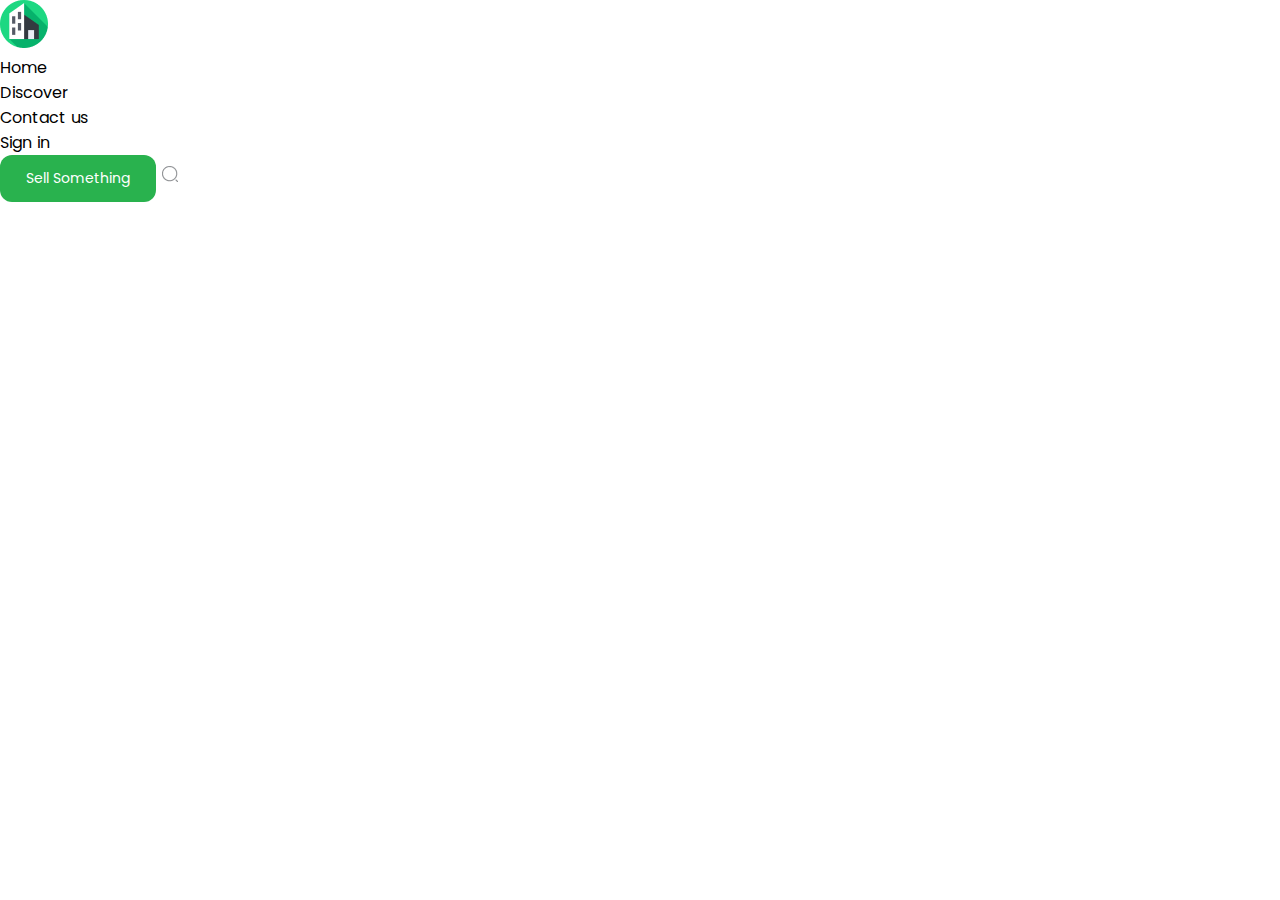
==== about.html @ b041bfc6 "add about html's header" ====
<!DOCTYPE html>
<html>
<head>
	<meta charset="utf-8">
	<meta name="viewport" content="width=device-width, initial-scale=1">
	<title>Interier</title>
	<link rel="stylesheet" type="text/css" href="assets/css/style.css">
</head>


<body>

	<div class="about-container">
		<div class="about-north">
			<header class="about-head">
				<div class="about-carlson">
					<a href="index.html">
						<img src="assets/images/apartment (1) 1.png" alt="hs logo">
					</a>
					<nav class="about-topnav">
						<ul class="about-navbar-ul">
							<li>Home</li>
							<li>Discover</li>
							<li>Contact us</li>
							<li>Sign in</li>
						</ul>
					</nav>
					<button type="submit">Sell Something</button>
					<img class="about-lupa" src="assets/images/search-normal.png">	
				</div>
			</header>
		</div>
	</div>

</body>


</html>
---- assets/css/style.css ----
@import "fonts.css";

*{
    margin: 0;
    padding: 0;
    box-sizing: border-box;
    font-family: "poppins";
}

a {
    text-decoration: none;
}
ul {
    list-style: none;
}
img {
    max-width: 100%;
}

.container {
    display: flex;
    flex-wrap: wrap;
    margin: auto;
    max-width: 1920px;
    width: 100%;
    border: 1px solid #00C9FF ;
    background-color: #C2C2C24D;
}
.north {
    max-width: 1642px;
    width: 100%;
    margin: auto;
    margin-top: 54px;
    margin-bottom: 55px;
}
.carlson {
    display: flex;
    justify-content: space-between;
    align-items: center;
}
.navbar-ul {
    display: flex;
    gap: 48px;
    color: #000000E5;
    align-items: center;
    font-size: 14px;
    letter-spacing: 0px;
    line-height: 21px;
    font-weight: regular;
}
button {
    background-color: #29B24E;;
    color: #FFFFFF;
    font-size: 14px;
    letter-spacing: 0px;
    line-height: 21px;
    padding-top:13px;
    padding-bottom: 13px;
    padding-left: 26px;
    padding-right: 26px;
    border-radius: 12px;
    border: none;
}
.lupa {
    display: none;
}


.sector {
    display: flex;
    flex-wrap: wrap-reverse;
    max-width: 1642px;
    width: 100%;
    margin: auto;
    gap: 20px;
}
.western {
    max-width: 395px;
    width: 100%;
    background-color: #F8F8F8;
    border: none;
    border-radius: 24px;
    padding: 32px 32px;
}
.place {
    margin-bottom: 16px;
    font-weight: medium;
}
.proper {
    margin-bottom: 13px;
    font-weight: medium;
}
select {
    max-width: 331px;
    height: 48px;
    border: 1px solid #00C9FF;
    border-radius: 10px;
    margin-bottom: 32px;
    padding-left: 18px;
}
.form-row, .radio{
    display: flex;
    flex-direction: column;
    gap: 10px;
}
.prrange {
    margin-top: 39px;
    margin-bottom: 13px;
    font-weight: medium;
}
.eastern {
    max-width: 1227px;
    width: 100%;
    margin: auto;
    position: relative;
    margin-top: 0px;
    margin-bottom: 0px;
}
.citizen {
    height: 100%;
}
.mincitizen {
    height: 100%;
    display: none;
}
.eastern h1 {
    position: absolute;
    top: 10%;
    left: 50%;
    right: -11%;
    transform: translate(-50%, -50%);
    font-size: 48px;
    letter-spacing: 0px;
    line-height: 72px;
    font-weight: semibold;
}
.eastern h4 {
    position: absolute;
    top: 17%;
    left: 35%;
    font-size: 16px;
    letter-spacing: 0px;
    line-height: 24px;
    font-weight: regular;
}
.searcher {
    position: absolute;
    top: 25%;
    left: 36%;
    width: 324px;
}
.form-search input {
    width: 100%;
    height: 48px;
    border: 1px solid #00C9FF;
    border-radius: 10px;
    padding-left: 24px;
}

.sectorium {
    max-width: 1642px;
    width: 100%;
    margin: auto;
}
.trendiol {
    margin-top: 32px;
    margin-bottom: 20px;
}
.stend {
    background-color: #F8F8F8;
    border-radius: 24px;
    position: relative;
    max-width: 395px;
}
.parent {
    display: grid;
    grid-template-columns: 1fr 1fr 1fr 1fr;
    grid-auto-rows: minmax(303px, auto);
    grid-template-rows: 424px 424px;
    gap: 20px;
}
.tester {
    padding-right: 13px;
    display: flex;
    justify-content: flex-end;
    align-items: center;
    padding-right: 13px;
}

.tora {
    margin: auto;
    padding: 16px 16px;
}
.ctnamanga {
    margin-left: 20px;
}
.ctKajiado {
    margin-left: 20px;
    margin-top: 8px;
}
.price {
    margin-top: 15px;
    margin-bottom: 13px;
    margin-right: 10px;
    font-size: 24px;
    letter-spacing: 0px;
    line-height: 36px;
    color: #29B24E;
}
.lacon {
    max-width: 375px;
    padding-left: 20px;
    margin-top: 24px;
    margin-bottom: 24px;
}
.runner {
    display: flex;
    align-items: center;
    justify-content: flex-end;
    margin-right: 15px;
    margin-top: -235px;
}
.iframe {
    background-color: #FFFFFF;
    border-radius: 50%;
    padding: 11px 11px;
}
.describe {
    display: flex;
    gap: 63px;
    color: #000000;
    justify-content: space-between;
    align-items: center;
    font-size: 14px;
    letter-spacing: 0px;
    line-height: 21px;
}
.vip {
    background-color: #29B24E;
    border-radius: 15px;
    position: absolute;
    color: #FFFFFF;
    padding: 6px 11px;
    top: 28px;
    left: 28px;
}

.foot {
    max-width: 1920px;
    width: 100%;
    margin: auto;
    background-color: #29B24E;
    border-radius: 25px;
    margin-top: 120px;
}
.foot-top {
    max-width: 1642px;
    width: 100%;
    margin: auto;
}
.south {
    display: flex;
    justify-content: space-between;
    align-items: center;
    max-width: 1642px;
    width: 100%;
    margin-top: 32px;
    margin-bottom: 32px;
}
.navbar-end {
    display: flex;
    gap: 48px;
    color: #FFFFFF;
    align-items: center;
    font-size: 14px;
    letter-spacing: 0px;
    line-height: 21px;
}
.line {
    align-items: center;
    max-width: 1642px;
    width: 100%;
    color: #D0D0D0;
}
.foot-end {
    display: flex;
    justify-content: center;
    align-items: center;
    max-width: 1642px;
    width: 100%;
    margin-top: 32px;
    margin-bottom: 40px;
}
.mail {
    color: #FFFFFF;
}

.suburb {
    max-width: 1920px;
    margin: auto;
    width: 100%;
    background-color: #42f2f5;
    margin-top: 72px;
    display: none;
}
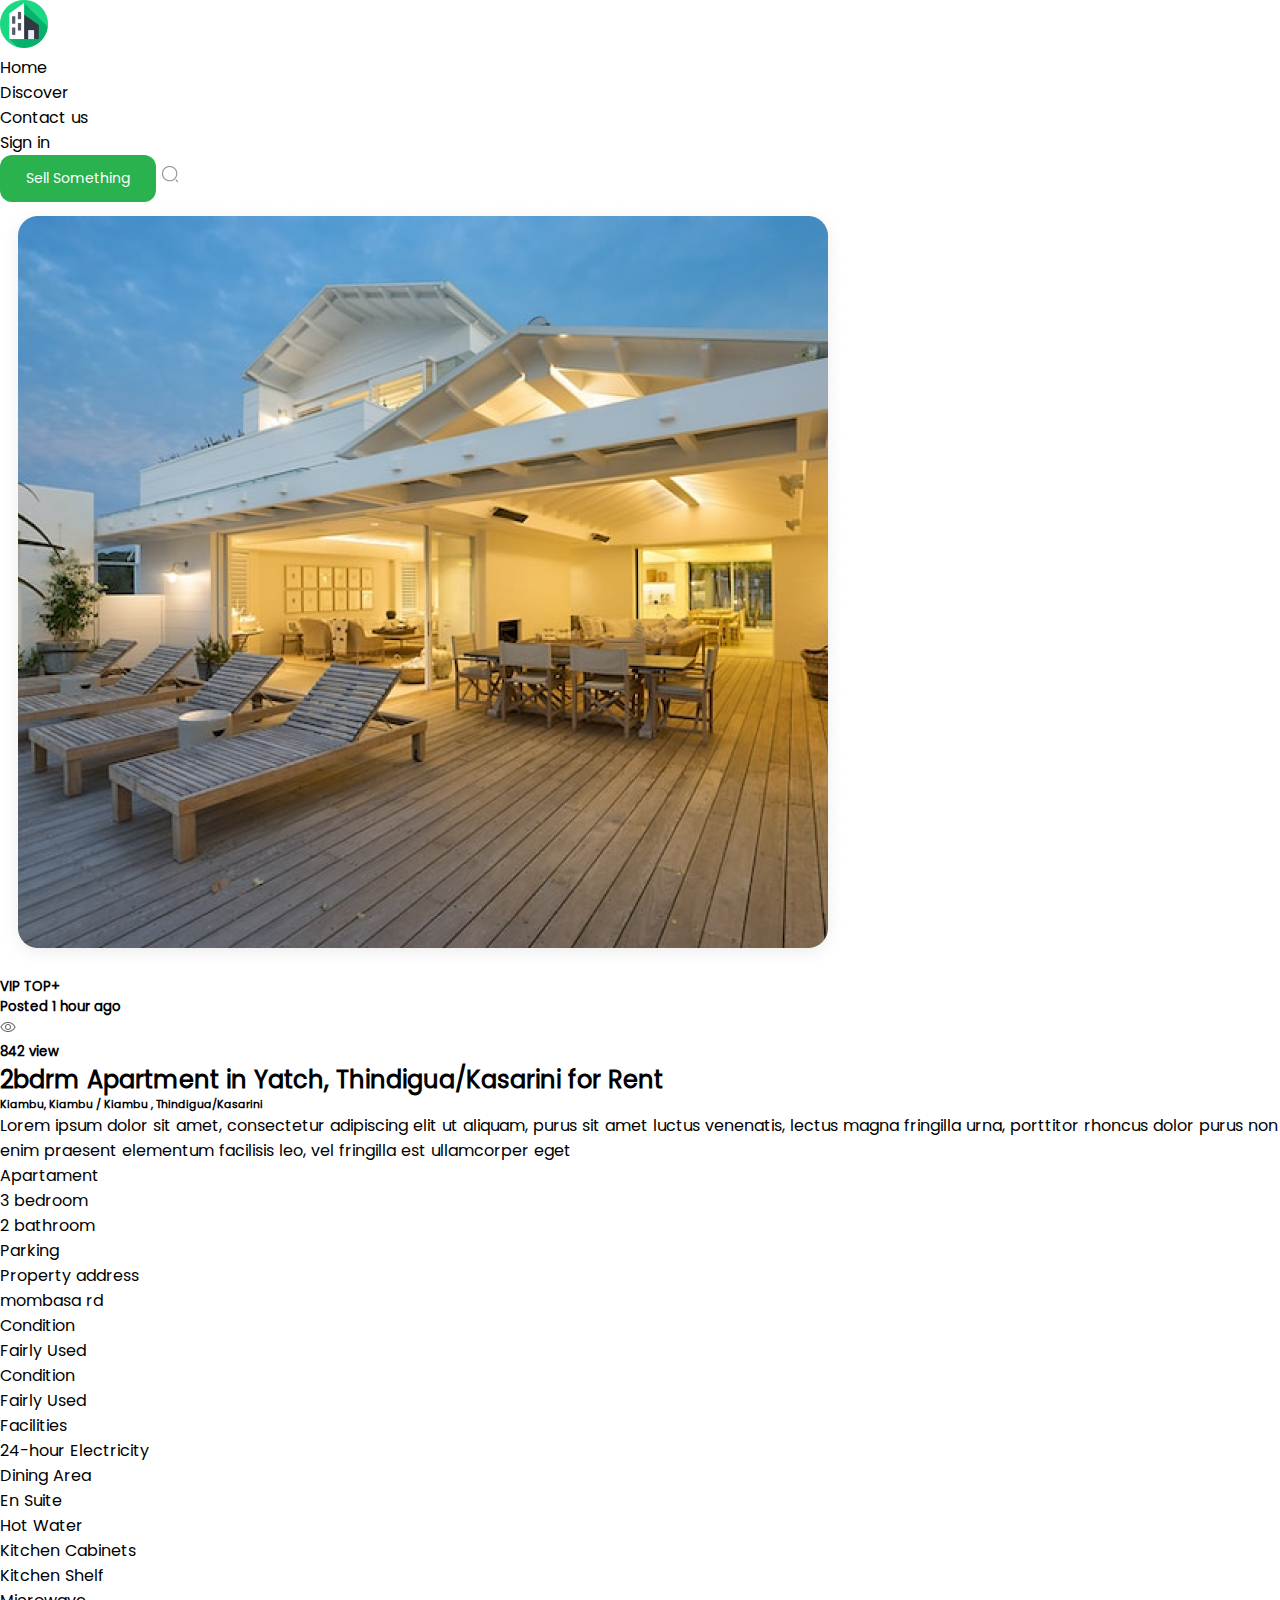
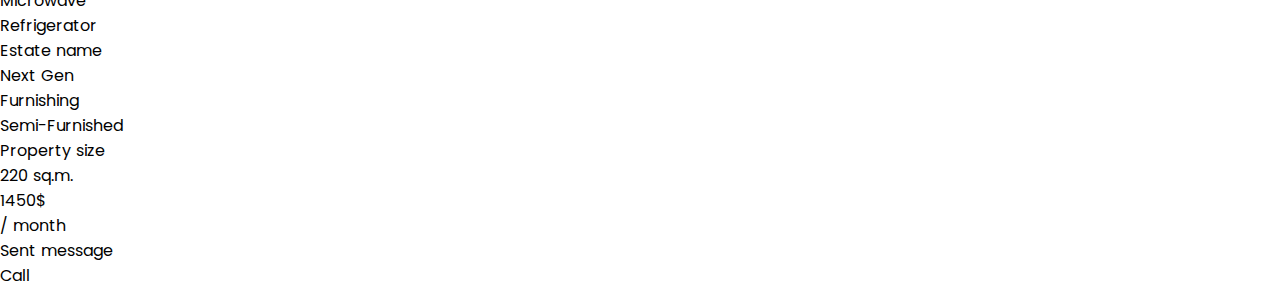
==== commit 7d7d4c11: "add about html's section" ====
--- a/about.html
+++ b/about.html
@@ -30,6 +30,89 @@
 				</div>
 			</header>
 		</div>
+
+		<section class="about-sector">
+			<div class="about-western">
+				<img src="assets/images/Rectangle 43111.png" alt="apartment">
+			</div>
+
+			<div class="about-eastern">
+				<div class="westeros">
+
+					<div class="stark">
+						<h5 class="vpn">VIP TOP+</h5>
+						<h5>Posted 1 hour ago</h5>
+						<div class="watcher">
+							<img src="assets/images/Frame35.png">
+							<h5>842 view</h5>
+						</div>
+					</div>
+
+					<div class="targars">
+						<h2>2bdrm Apartment in Yatch, Thindigua/Kasarini for Rent</h2>
+						<h6>Kiambu, Kiambu / Kiambu , Thindigua/Kasarini</h6>
+						<p>
+							Lorem ipsum dolor sit amet, consectetur adipiscing elit ut aliquam, purus sit amet luctus venenatis, lectus magna fringilla urna, porttitor rhoncus dolor purus non enim praesent elementum facilisis leo, vel fringilla est ullamcorper eget
+						</p>
+					</div>
+
+					<div class="barat">
+						<ul class="br-ul">
+							<li>Apartament</li>
+							<li>3 bedroom</li>
+							<li>2 bathroom</li>
+							<li>Parking</li>
+						</ul>
+					</div>
+
+					<div class="lanict">
+						<ul>
+							<li>Property address</li>
+							<li>mombasa rd</li>
+							<li>Condition</li>
+							<li>Fairly Used</li>
+							<li>Condition</li>
+							<li>Fairly Used</li>
+						</ul>
+						<ul>
+							<li>Facilities</li>
+							<li>24-hour Electricity</li>
+							<li>Dining Area</li>
+							<li>En Suite</li>
+							<li>Hot Water</li>
+							<li>Kitchen Cabinets</li>
+							<li>Kitchen Shelf</li>
+							<li>Microwave</li>
+							<li>Refrigerator</li>
+						</ul>
+						<ul>
+							<li>Estate name</li>
+							<li>Next Gen</li>
+							<li>Furnishing</li>
+							<li>Semi-Furnished</li>
+							<li>Property size</li>
+							<li>220 sq.m.</li>
+						</ul>
+					</div>
+
+					<div class="memphs">
+						<div class="money-cash">
+							<p class="expansive">1450$</p>
+							<p>/ month</p>
+						</div>
+						<div>
+							<p class="cartage">Sent message</p>
+						</div>
+						<div>
+							<p class="caller">Call</p>
+						</div>
+					</div>
+
+				</div>	
+			</div>
+			
+		</section>
+
 	</div>
 
 </body>
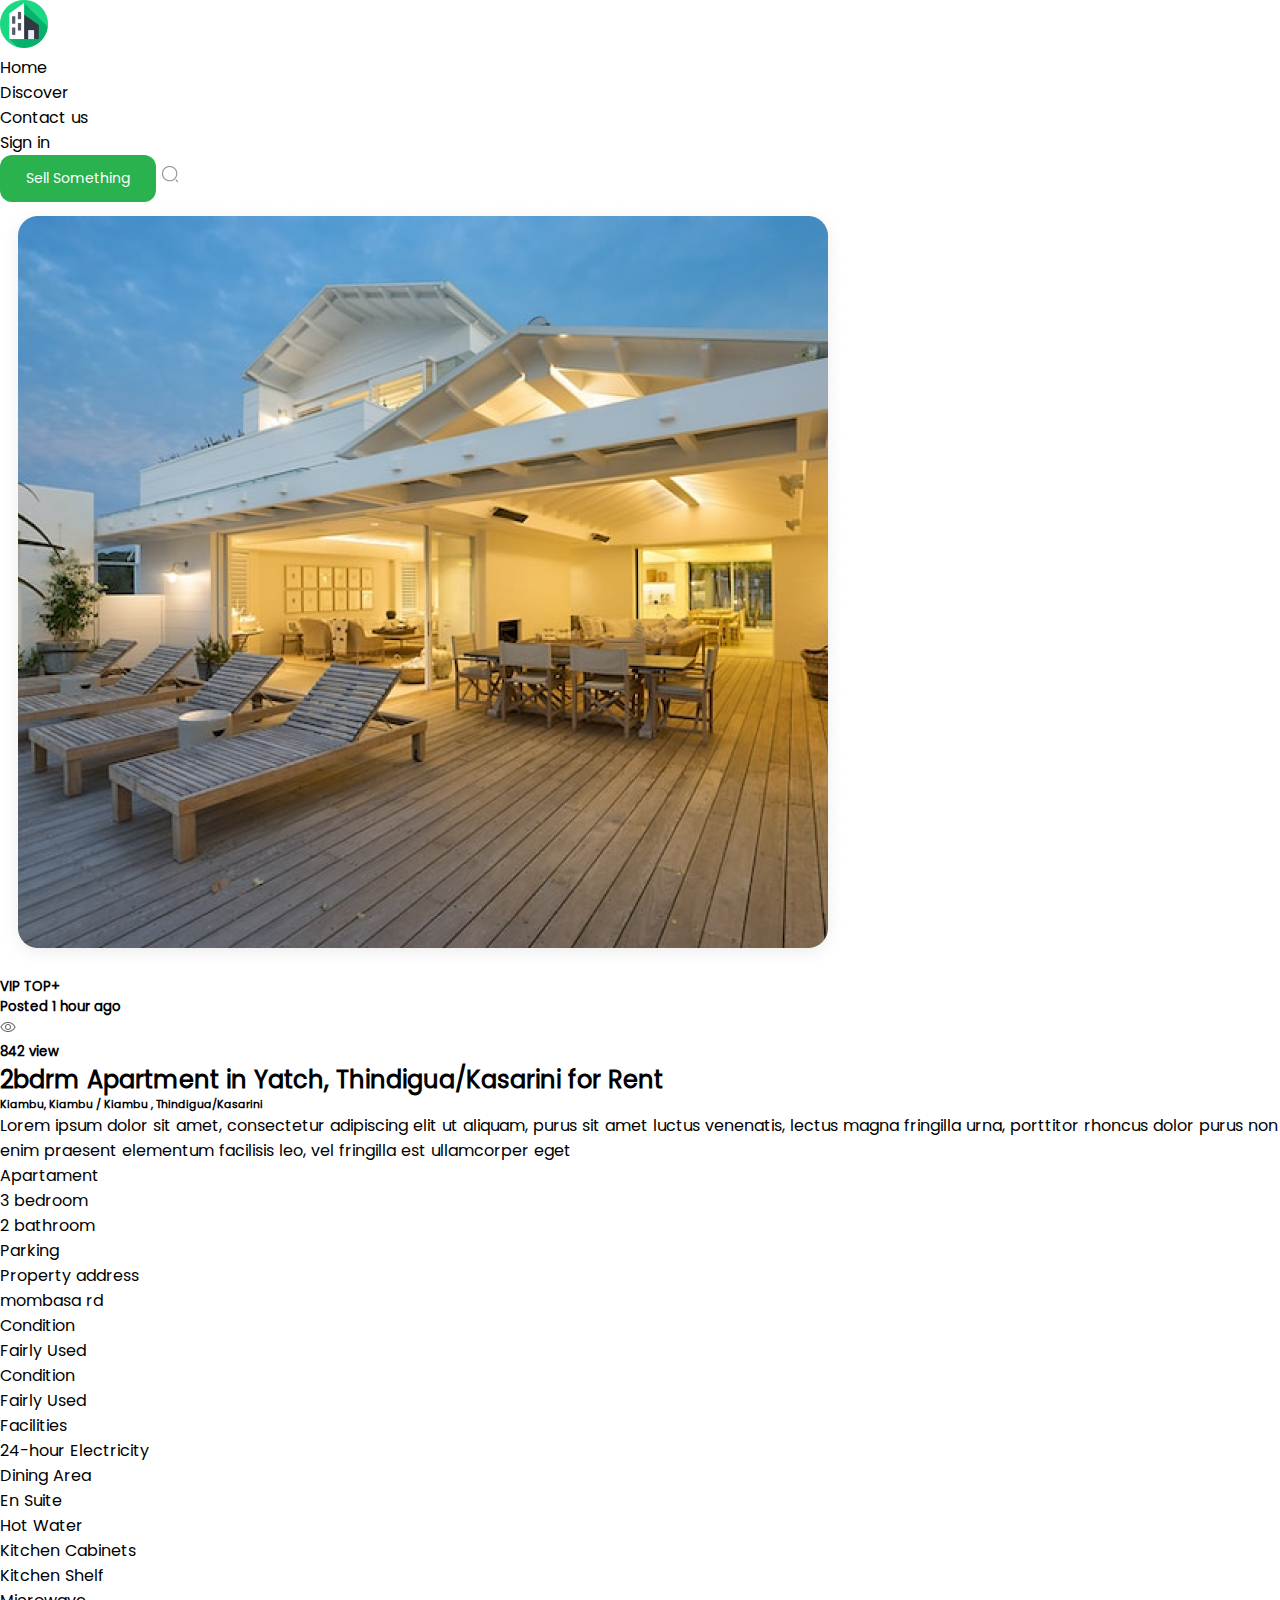
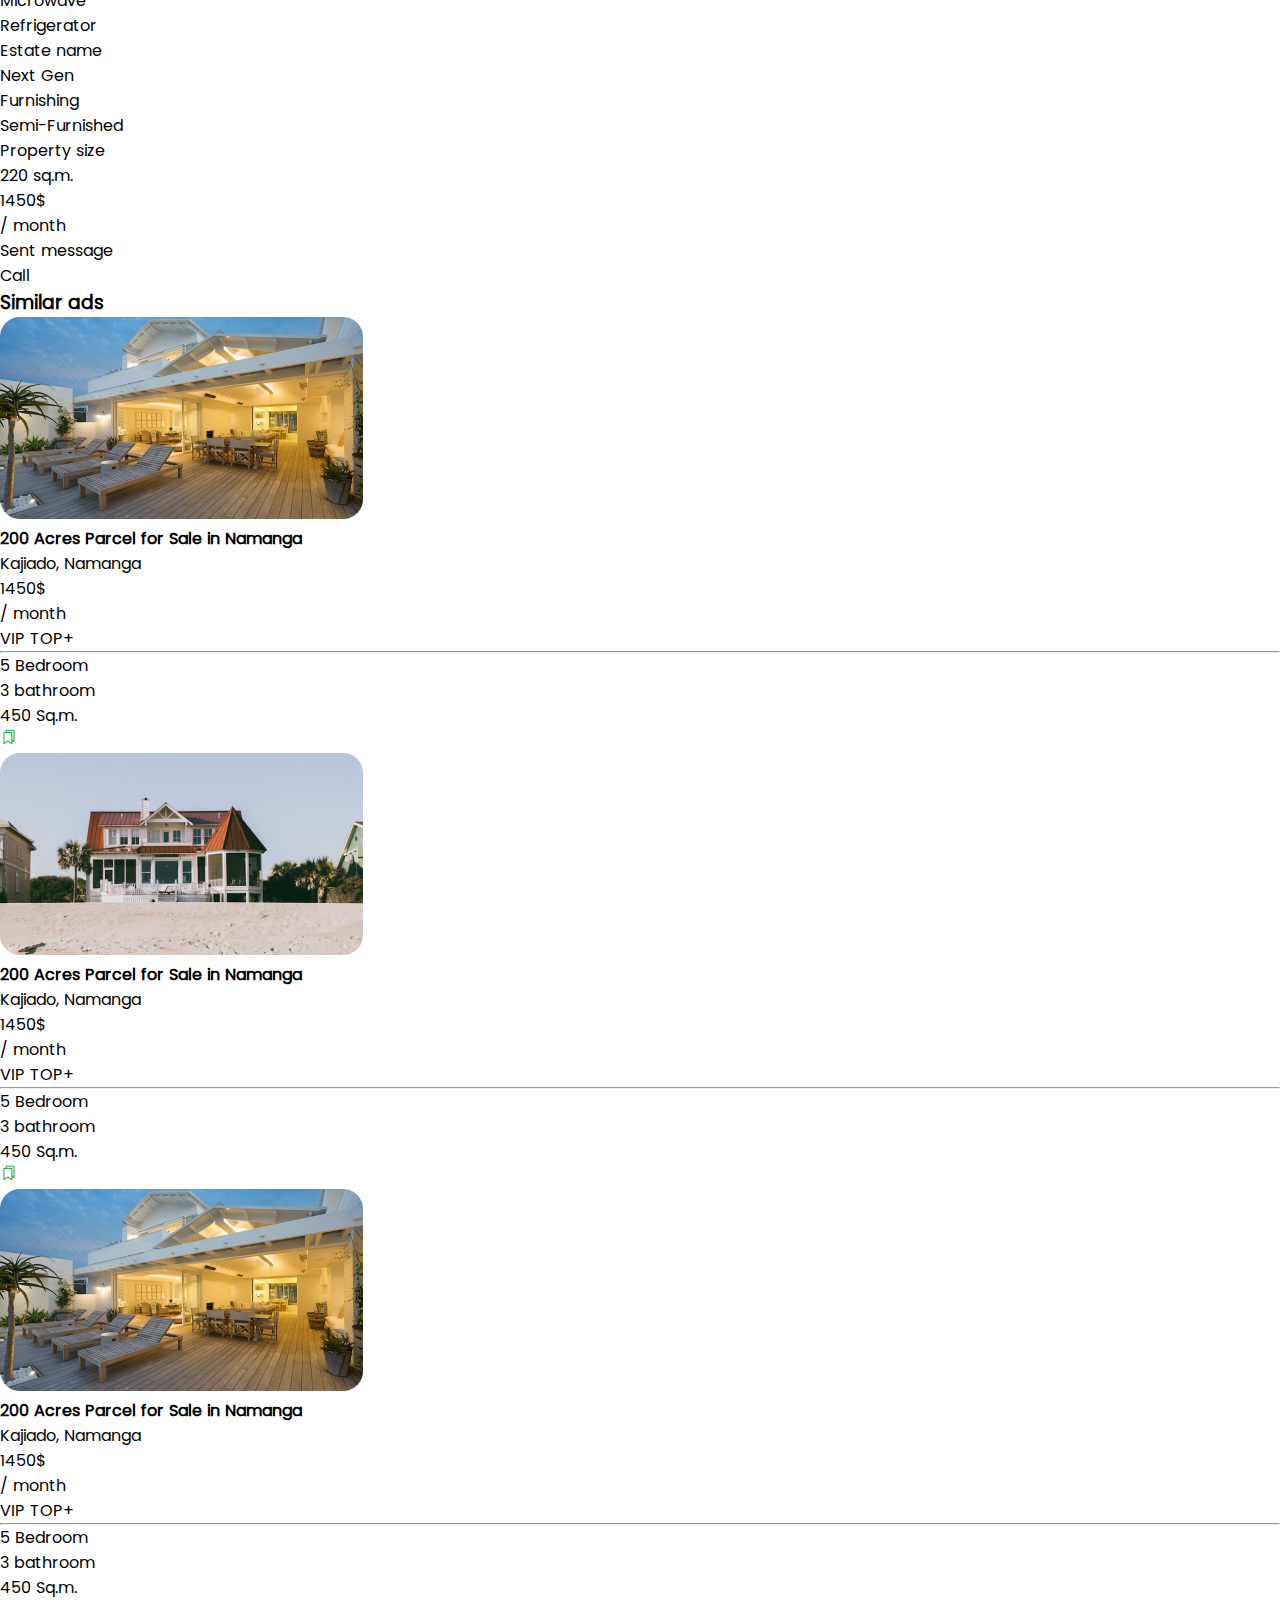
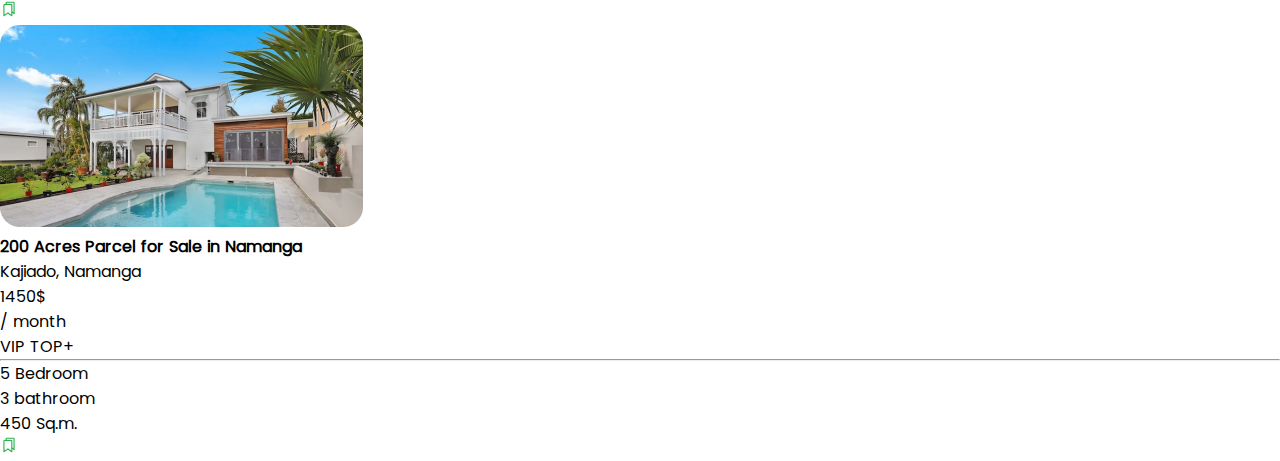
==== commit 5849a1c5: "add about html section's css styles" ====
--- a/about.html
+++ b/about.html
@@ -113,6 +113,100 @@
 			
 		</section>
 
+		<section>
+			<div>
+				<div>
+					<h3 class="about-trendiol">Similar ads</h3>
+				</div>
+				<div class="about-parent">
+					<article class="about-stend">
+						<img class="about-tora" src="assets/images/Rectangle 431.png" alt="pool">
+						<h4 class="about-ctnamanga">200 Acres Parcel for Sale in Namanga</h4>
+						<p class="about-ctKajiado">Kajiado, Namanga</p>
+						<div class="about-tester">
+							<p class="about-price">1450$</p>
+							<p>/ month</p>
+						</div>
+						<p class="about-vip">VIP TOP+</p>
+						<hr>
+						<div class="about-lacon">
+							<ul class="about-describe">
+								<li>5 Bedroom</li>
+								<li>3 bathroom</li>
+								<li>450 Sq.m.</li>
+							</ul>
+						</div>
+						<div class="about-runner">
+							<img class="about-iframe" src="assets/images/Frame.png">
+						</div>
+					</article>
+					<article class="about-stend">
+						<img class="about-tora" src="assets/images/Rectangle 425.png" alt="pool">
+						<h4 class="about-ctnamanga">200 Acres Parcel for Sale in Namanga</h4>
+						<p class="about-ctKajiado">Kajiado, Namanga</p>
+						<div class="about-tester">
+							<p class="about-price">1450$</p>
+							<p>/ month</p>
+						</div>
+						<p class="about-vip">VIP TOP+</p>
+						<hr>
+						<div class="about-lacon">
+							<ul class="about-describe">
+								<li>5 Bedroom</li>
+								<li>3 bathroom</li>
+								<li>450 Sq.m.</li>
+							</ul>
+						</div>
+						<div class="about-runner">
+							<img class="about-iframe" src="assets/images/Frame.png">
+						</div>
+					</article>
+					<article class="about-stend">
+						<img class="about-tora" src="assets/images/Rectangle 431.png" alt="pool">
+						<h4 class="about-ctnamanga">200 Acres Parcel for Sale in Namanga</h4>
+						<p class="about-ctKajiado">Kajiado, Namanga</p>
+						<div class="about-tester">
+							<p class="about-price">1450$</p>
+							<p>/ month</p>
+						</div>
+						<p class="about-vip">VIP TOP+</p>
+						<hr>
+						<div class="about-lacon">
+							<ul class="about-describe">
+								<li>5 Bedroom</li>
+								<li>3 bathroom</li>
+								<li>450 Sq.m.</li>
+							</ul>
+						</div>
+						<div class="about-runner">
+							<img class="about-iframe" src="assets/images/Frame.png">
+						</div>
+					</article>
+					<article class="about-stend">
+						<img class="about-tora" src="assets/images/Rectangle 541.png" alt="pool">
+						<h4 class="about-ctnamanga">200 Acres Parcel for Sale in Namanga</h4>
+						<p class="about-ctKajiado">Kajiado, Namanga</p>
+						<div class="about-tester">
+							<p class="about-price">1450$</p>
+							<p>/ month</p>
+						</div>
+						<p class="about-vip">VIP TOP+</p>
+						<hr>
+						<div class="about-lacon">
+							<ul class="about-describe">
+								<li>5 Bedroom</li>
+								<li>3 bathroom</li>
+								<li>450 Sq.m.</li>
+							</ul>
+						</div>
+						<div class="about-runner">
+							<img class="about-iframe" src="assets/images/Frame.png">
+						</div>
+					</article>
+				</div>
+			</div>
+		</section>
+
 	</div>
 
 </body>
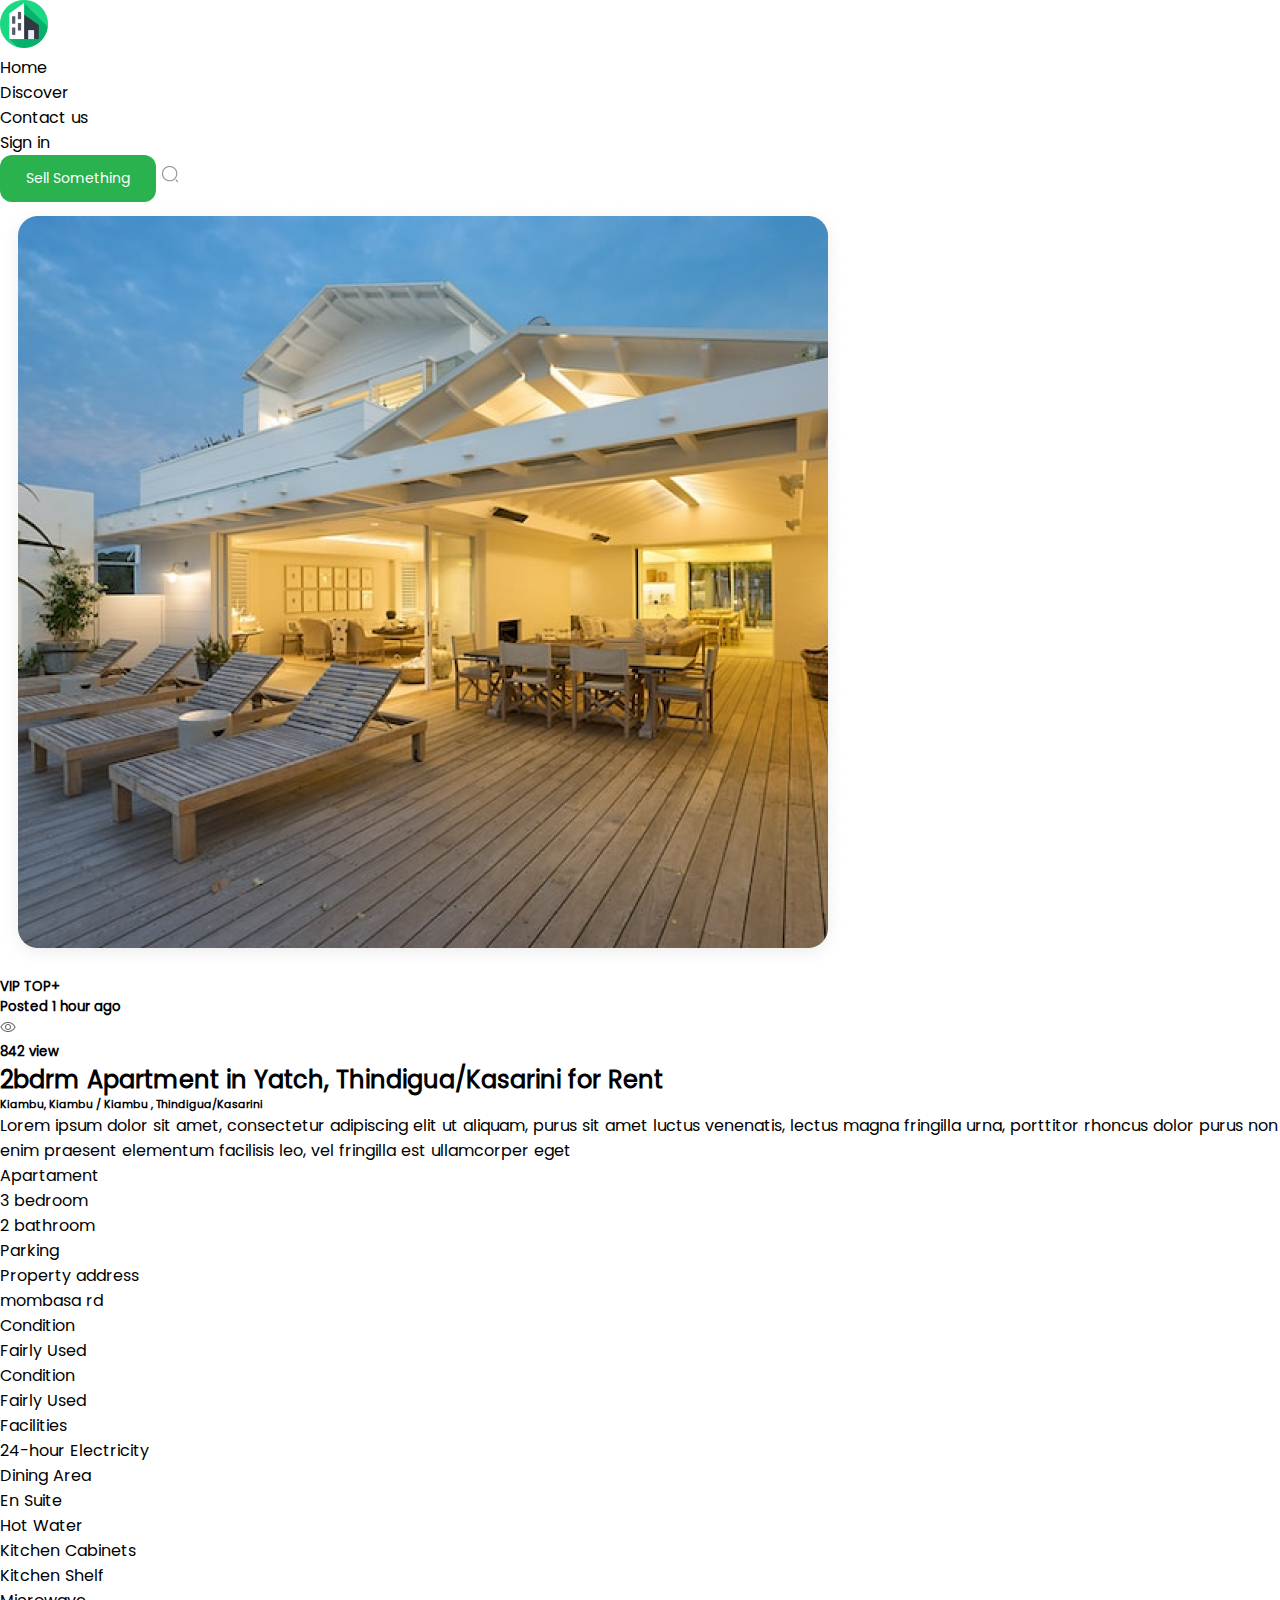
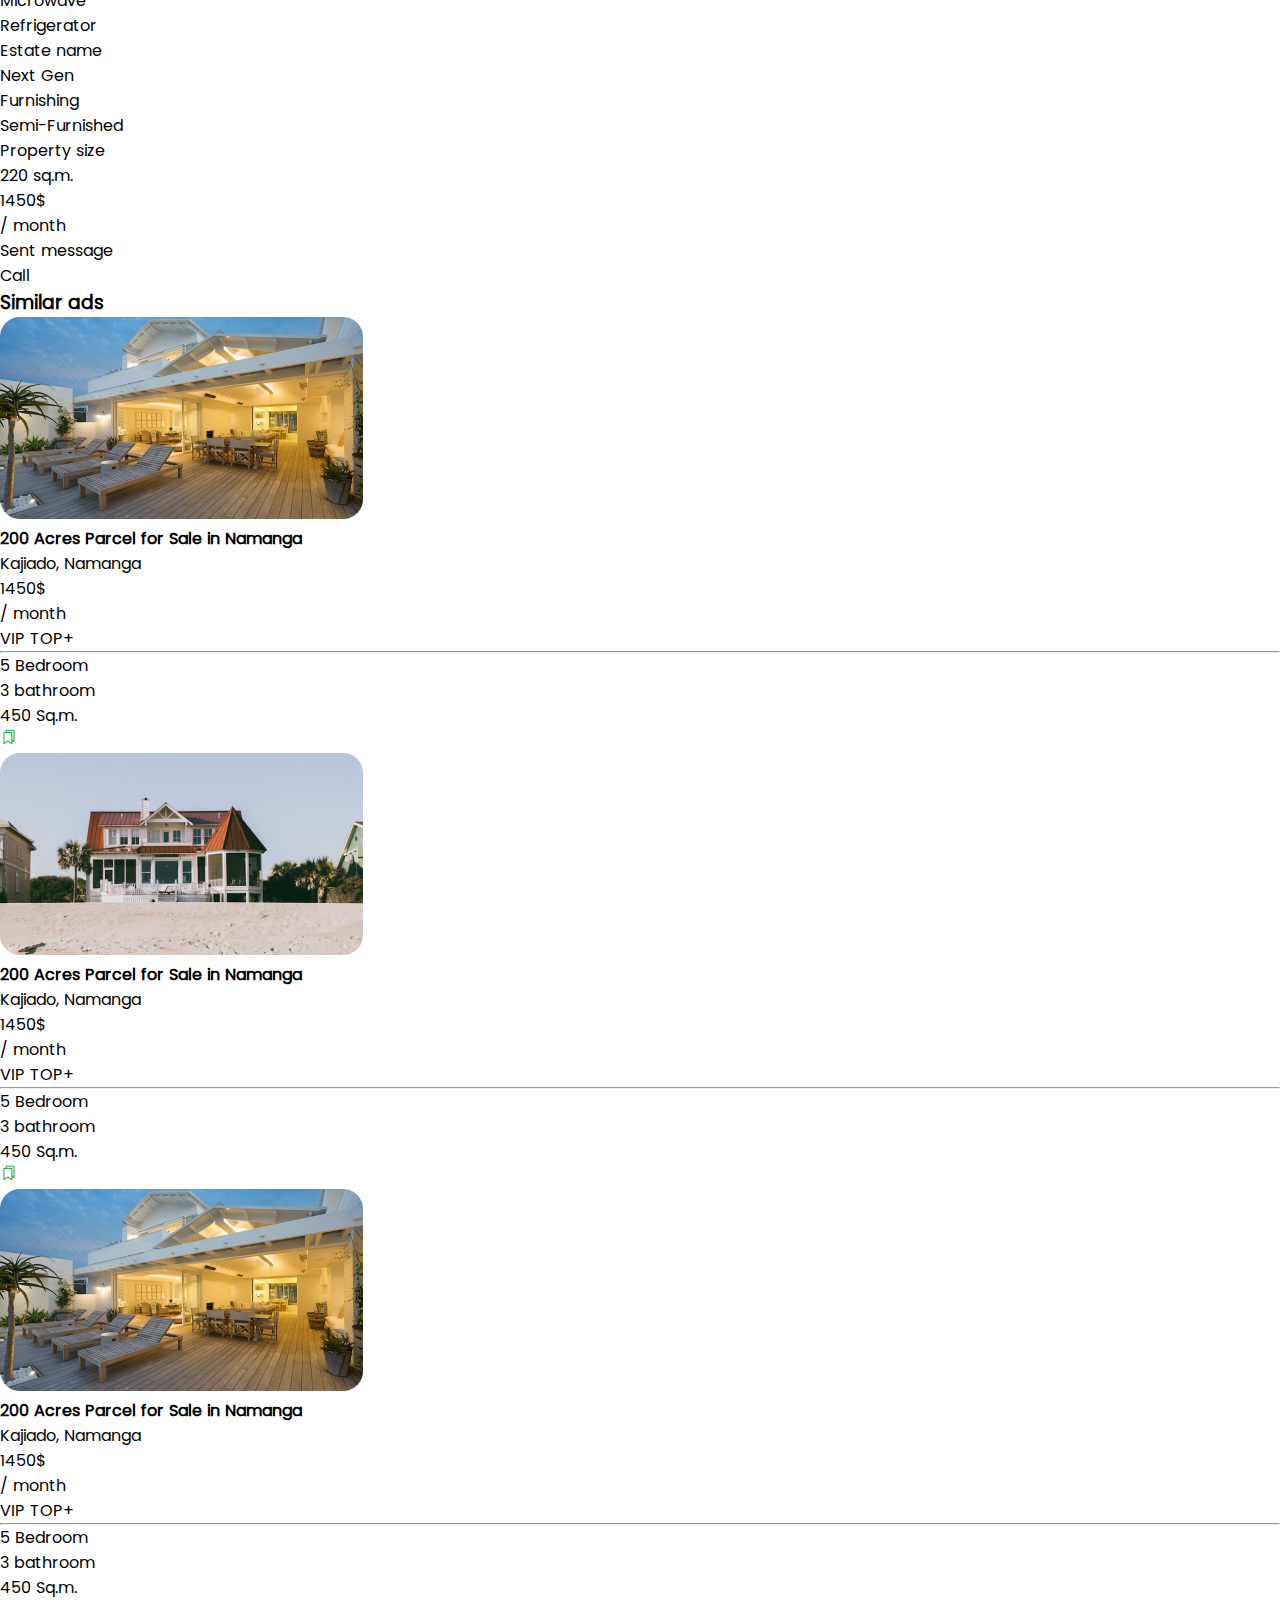
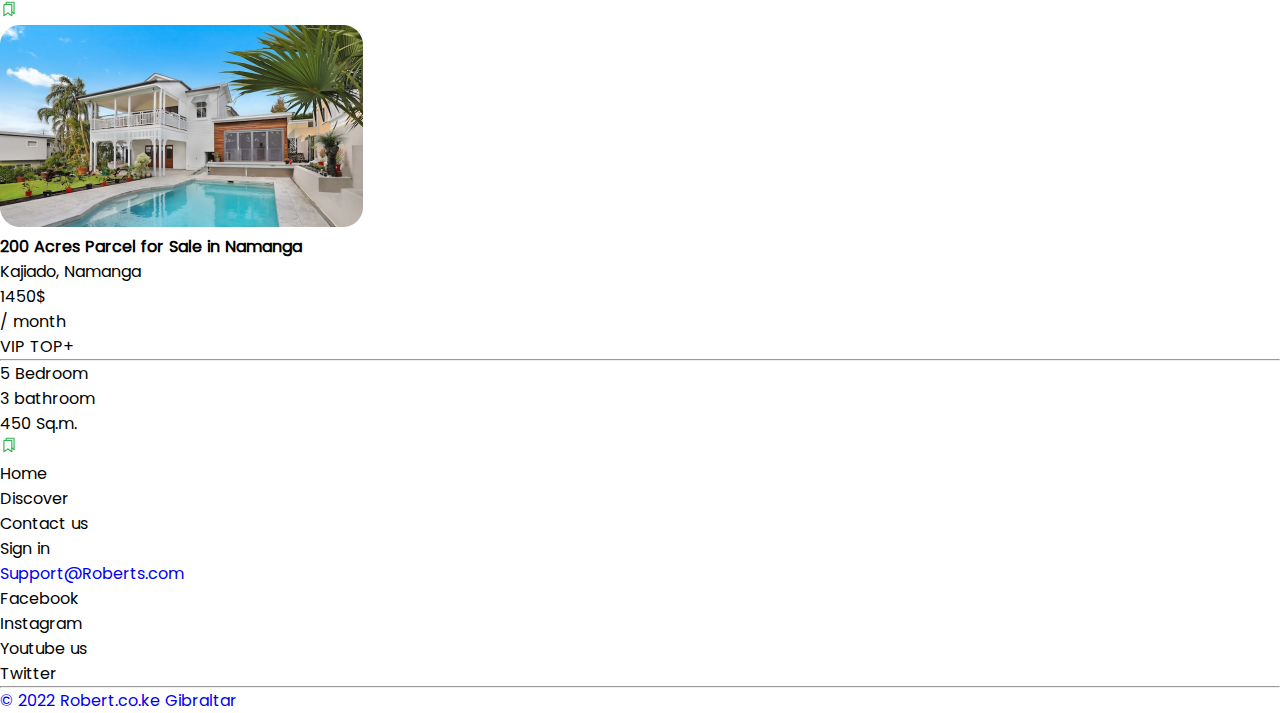
==== commit e05dc488: "add about html footer's css styles" ====
--- a/about.html
+++ b/about.html
@@ -207,6 +207,40 @@
 			</div>
 		</section>
 
+		<footer class="about-foot">
+			<div class="about-foot-top">
+				<div class="about-south">
+					<div>
+						<nav>
+							<ul class="about-navbar-end">
+								<li>Home</li>
+								<li>Discover</li>
+								<li>Contact us</li>
+								<li>Sign in</li>
+							</ul>
+						</nav>
+					</div>
+					<div class="about-supp">
+						<a class="about-mail" href="mailto:someone@yoursite.com">Support@Roberts.com</a>
+					</div>
+					<div>
+						<nav>
+							<ul class="about-navbar-end">
+								<li>Facebook</li>
+								<li>Instagram</li>
+								<li>Youtube us</li>
+								<li>Twitter</li>
+							</ul>
+						</nav>
+					</div>
+				</div>
+				<hr class="about-line">
+				<div class="about-foot-end">
+					<a class="about-mail" href="mailto:someone@yoursite.com">© 2022 Robert.co.ke Gibraltar</a>
+				</div>
+			</div>
+		</footer>
+
 	</div>
 
 </body>
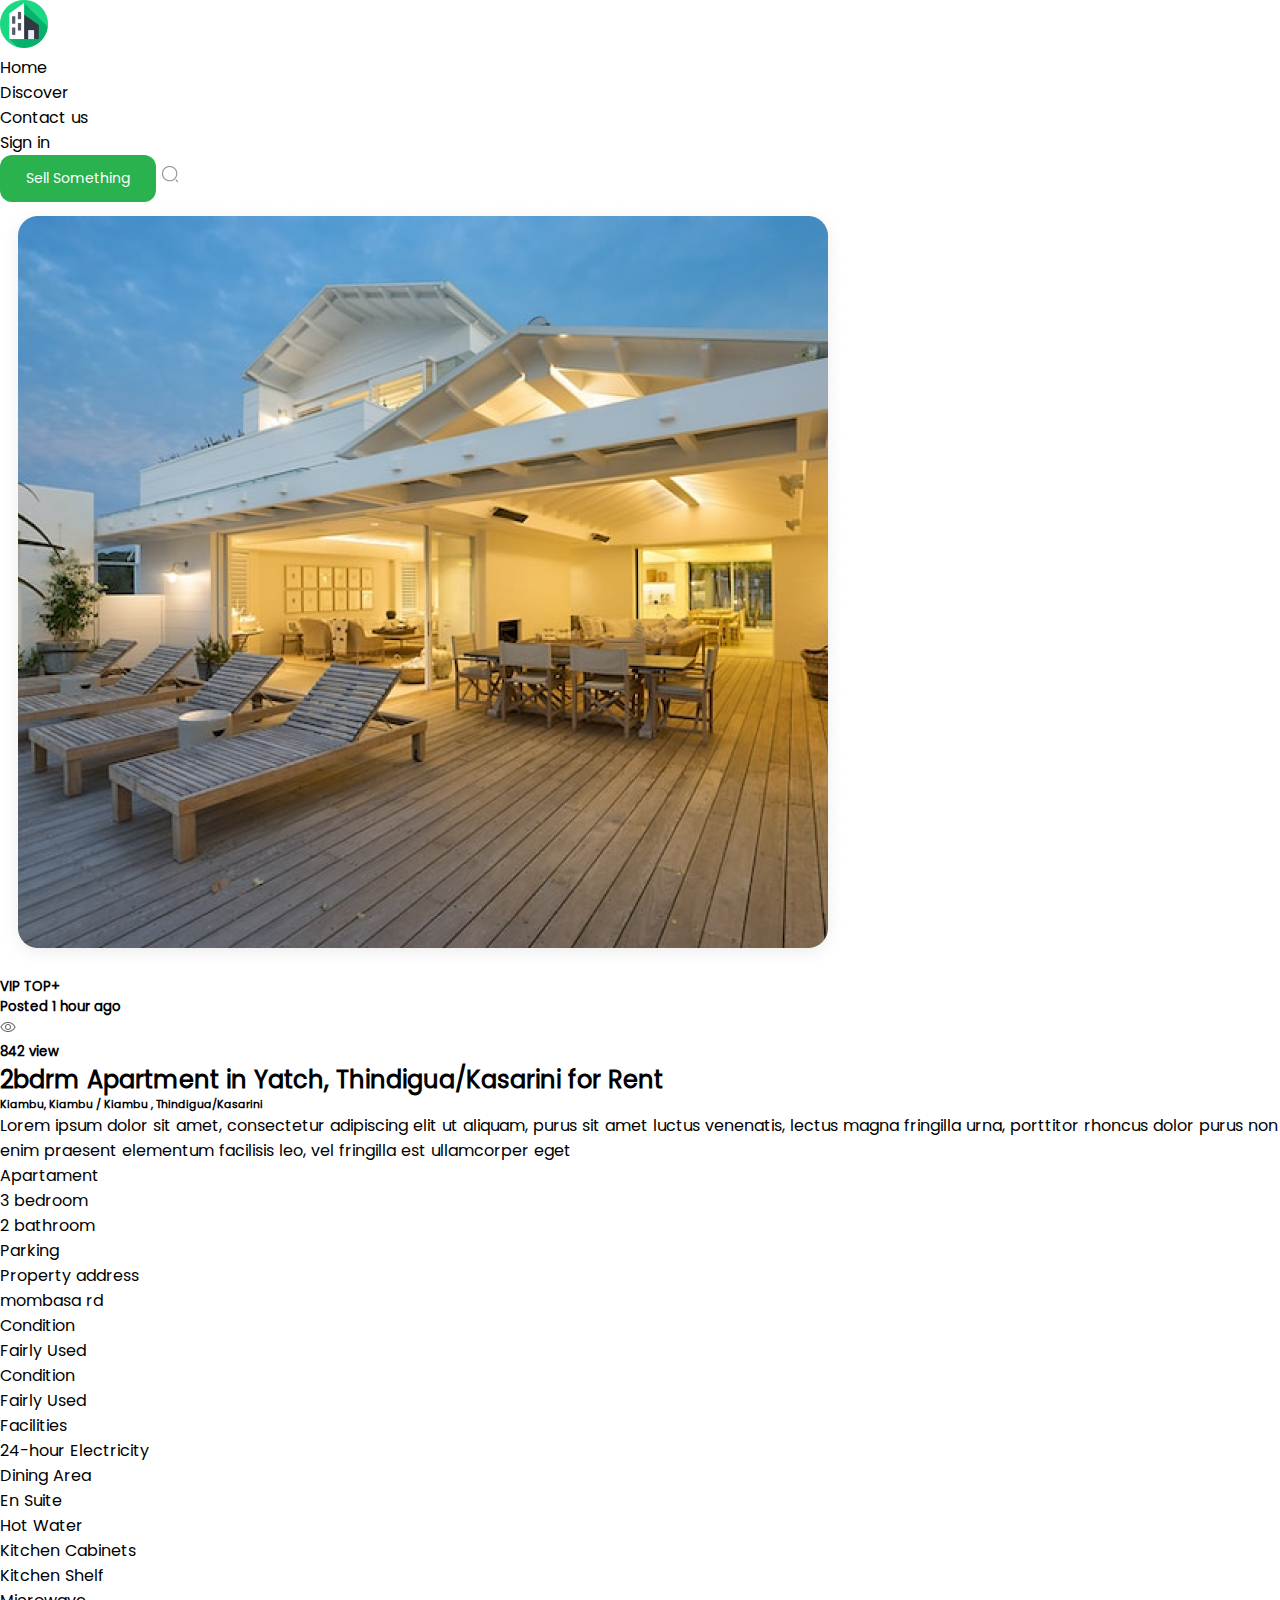
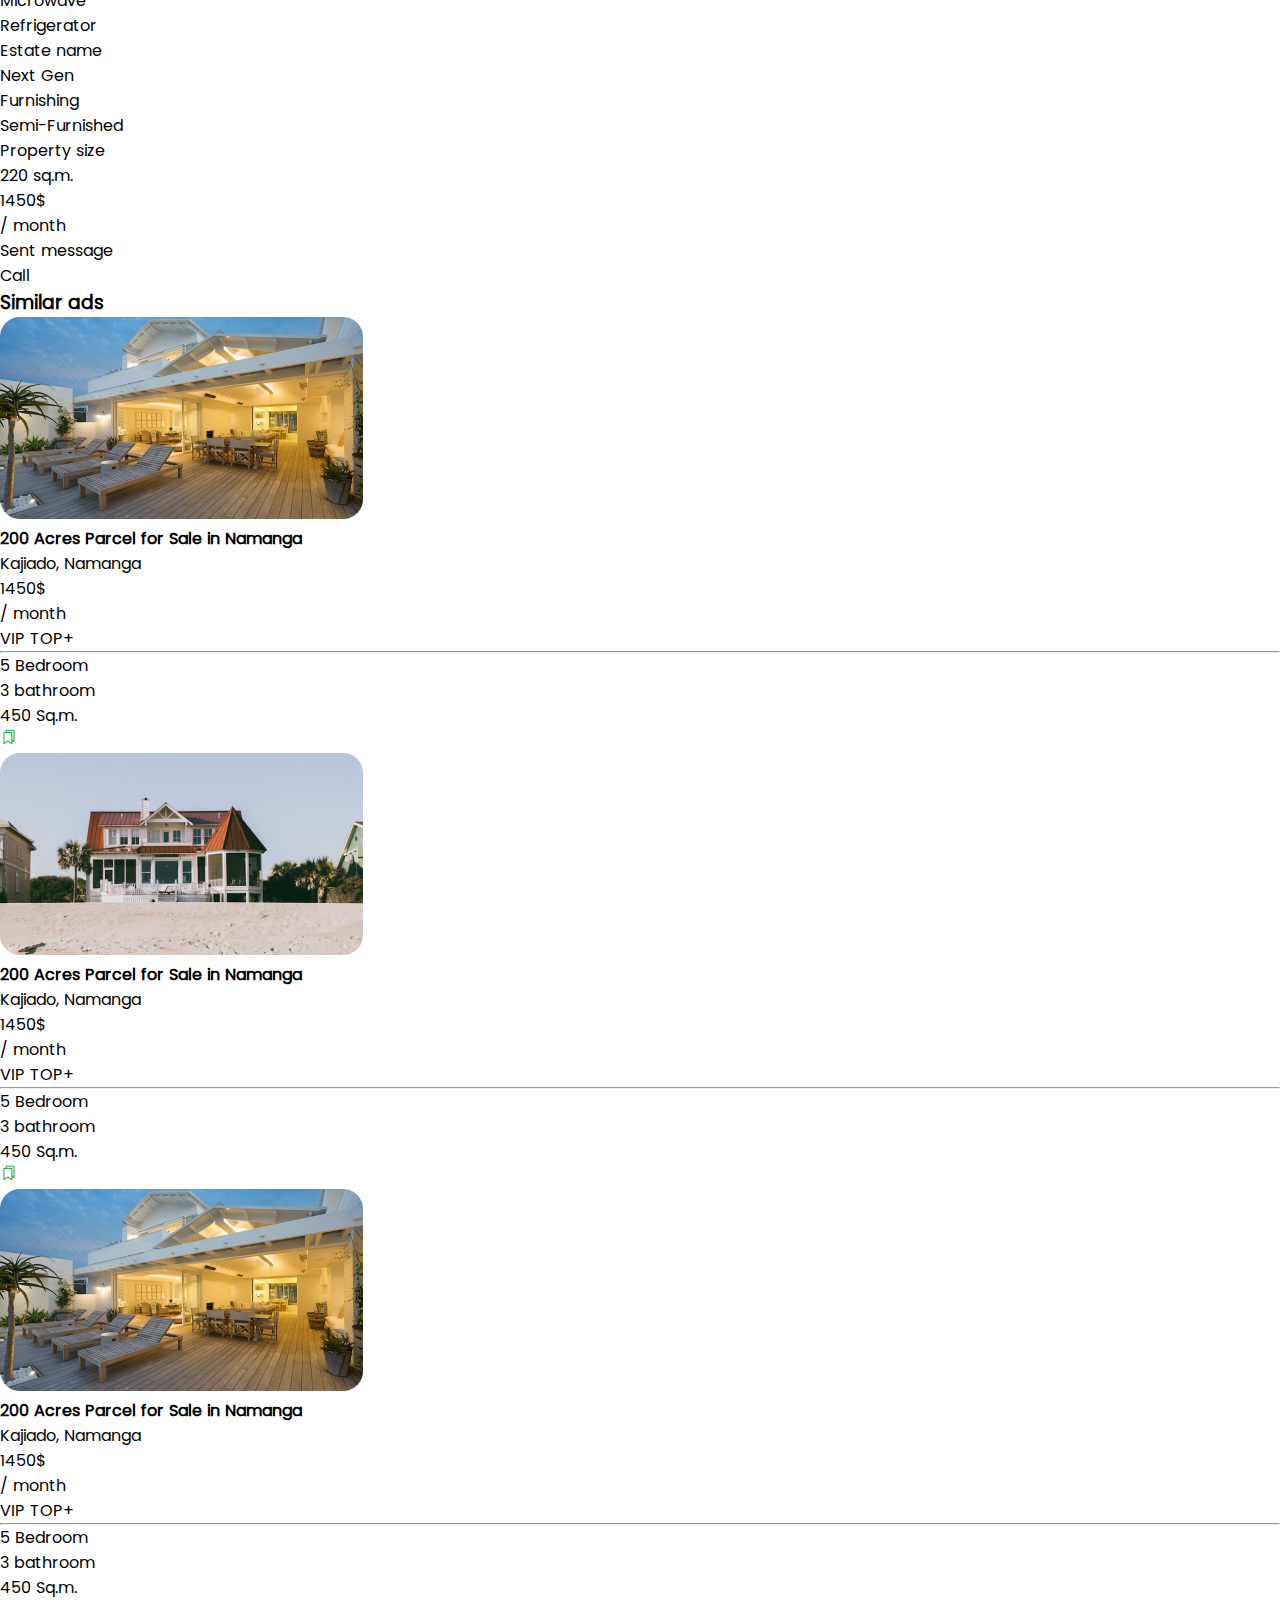
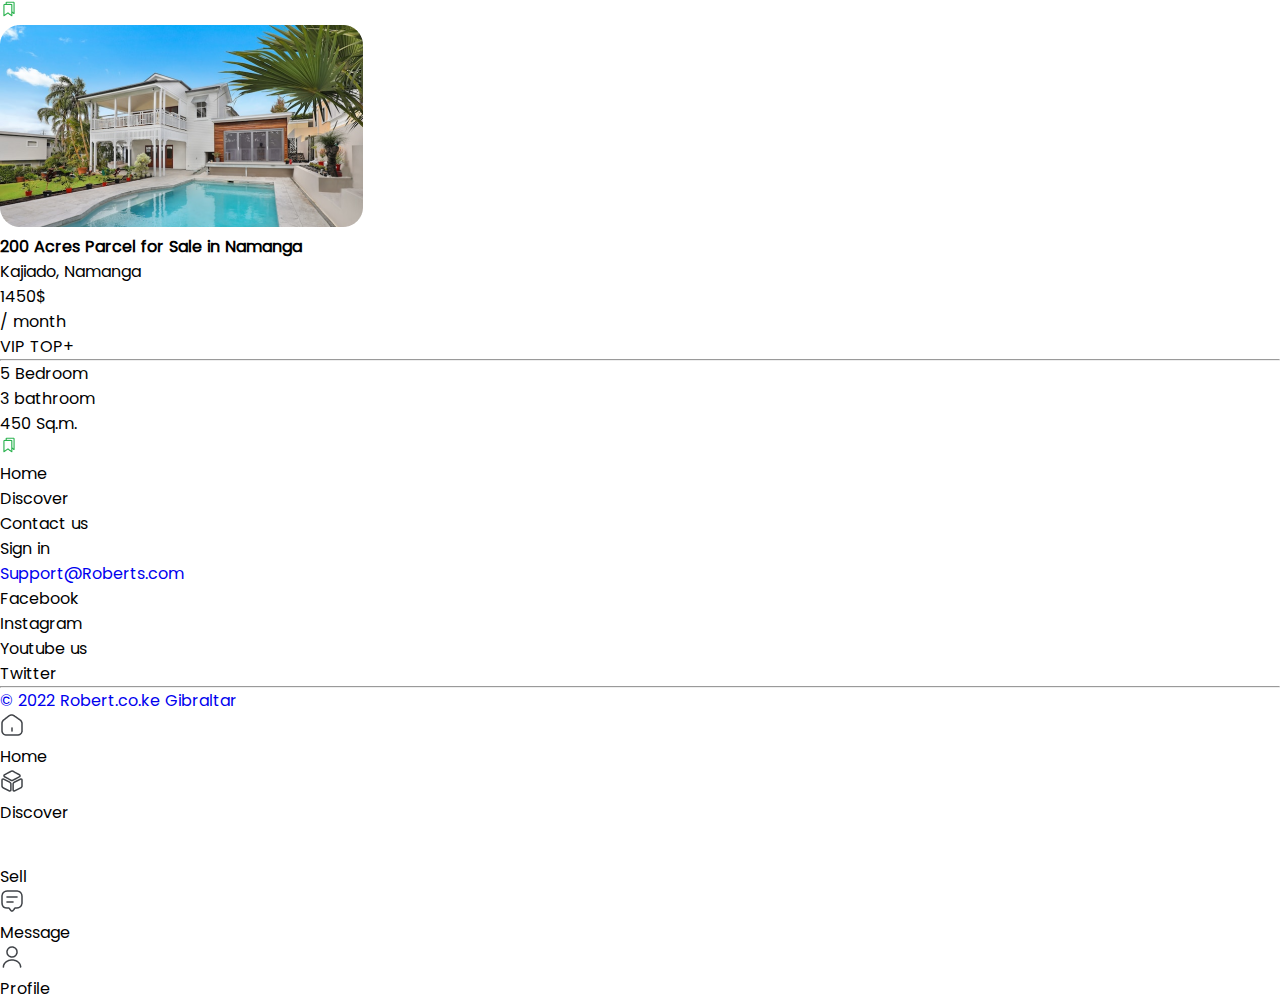
==== commit 0870d867: "add mobile version navigation html" ====
--- a/about.html
+++ b/about.html
@@ -241,6 +241,43 @@
 			</div>
 		</footer>
 
+		<div class="about-suburb">
+			<div class=about-submarine>
+				<nav class="about-nelson">
+					<div>
+						<img src="assets/images/home-2.png">
+						<ul>
+							<li>Home</li>
+						</ul>
+					</div>
+					<div>
+						<img src="assets/images/3dcube.png">
+						<ul>
+							<li>Discover</li>
+						</ul>
+					</div>
+					<div class="about-seller">
+						<img src="assets/images/Frame1.png">
+						<ul>
+							<li>Sell</li>
+						</ul>
+					</div>
+					<div>
+						<img src="assets/images/message-text.png">
+						<ul>
+							<li>Message</li>
+						</ul>
+					</div>
+					<div>
+						<img src="assets/images/user.png">
+						<ul>
+							<li>Profile</li>
+						</ul>
+					</div>
+				</nav>
+			</div>
+		</div>
+
 	</div>
 
 </body>
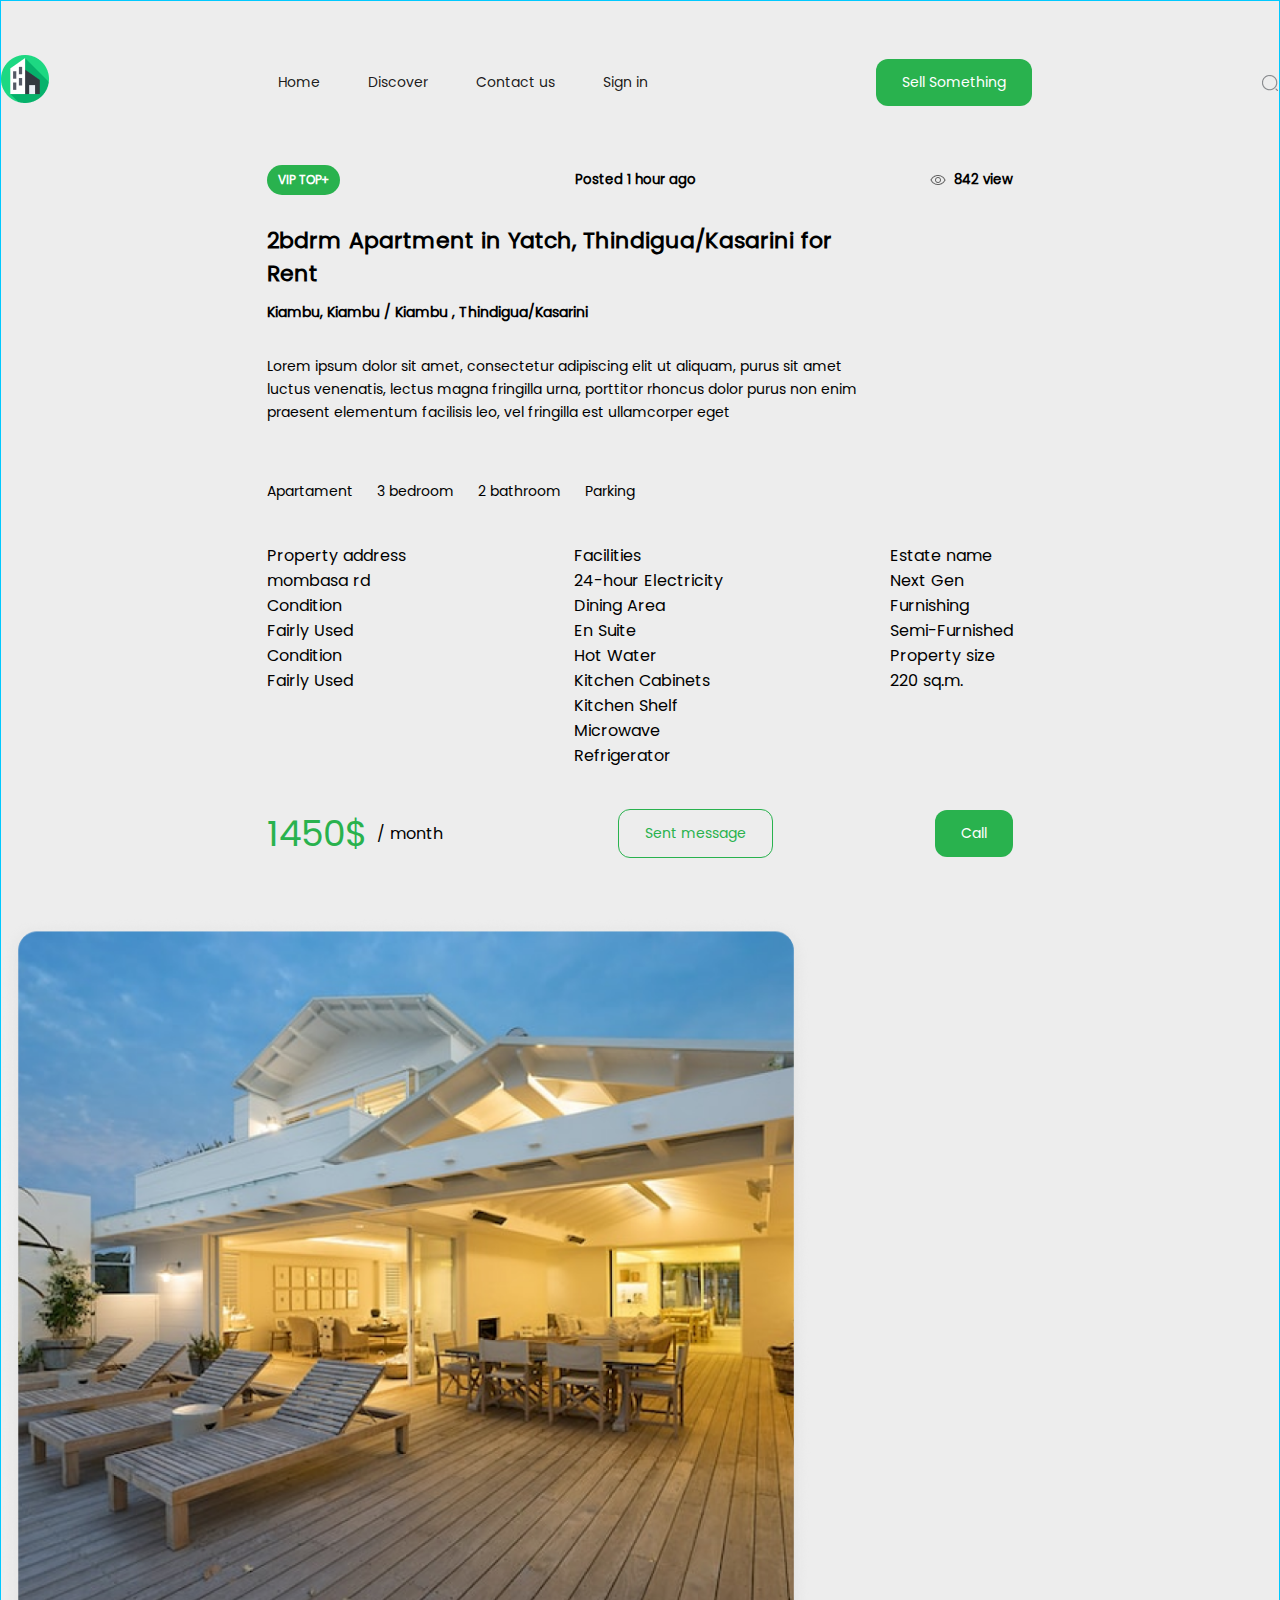
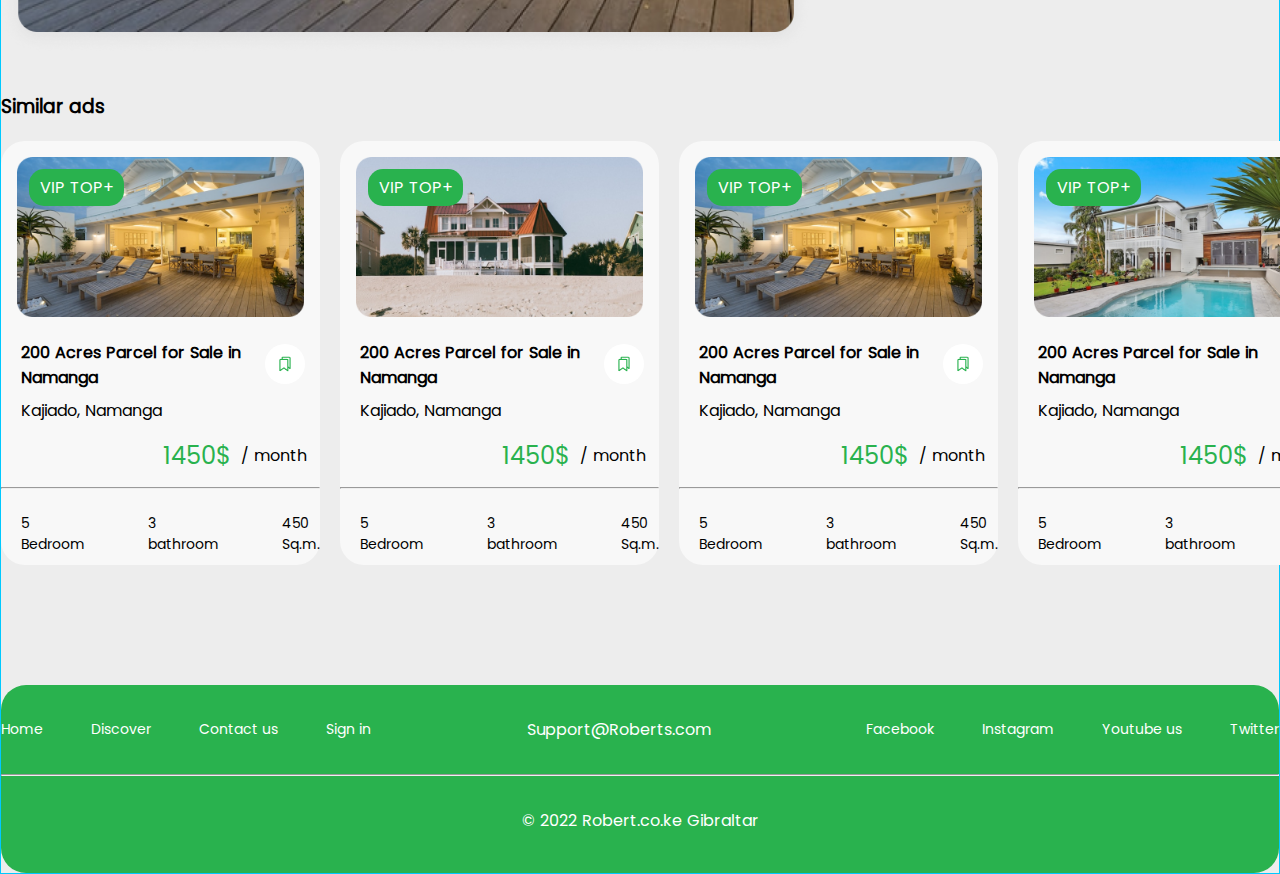
==== commit 040bac50: "add some changes" ====
--- a/about.html
+++ b/about.html
@@ -113,7 +113,7 @@
 			
 		</section>
 
-		<section>
+		<section class="about-sectorium">
 			<div>
 				<div>
 					<h3 class="about-trendiol">Similar ads</h3>
--- a/assets/css/style.css
+++ b/assets/css/style.css
@@ -302,4 +302,671 @@
     background-color: #42f2f5;
     margin-top: 72px;
     display: none;
-}+}
+
+.about-container {
+    display: flex;
+    flex-wrap: wrap;
+    margin: auto;
+    max-width: 1920px;
+    width: 100%;
+    border: 1px solid #00C9FF ;
+    background-color: #C2C2C24D;
+}
+
+.about-north {
+    max-width: 1640px;
+    width: 100%;
+    margin: auto;
+    margin-top: 54px;
+    margin-bottom: 55px;
+}
+
+.about-carlson {
+    display: flex;
+    justify-content: space-between;
+    align-items: center;
+}
+.about-navbar-ul {
+    display: flex;
+    gap: 48px;
+    color: #000000E5;
+    align-items: center;
+    font-size: 14px;
+    letter-spacing: 0px;
+    line-height: 21px;
+    font-weight: regular;
+}
+.watcher {
+    display: flex;
+    justify-content: space-between;
+    align-items: center;
+    gap: 8px;
+}
+.about-sector {
+    display: flex;
+    flex-wrap: wrap-reverse;
+    max-width: 1640px;
+    width: 100%;
+    margin: auto;
+    gap: 44px;
+}
+.about-western {
+    max-width: 810px;
+    width: 100%;
+}
+.about-eastern {
+    max-width: 786px;
+    width: 100%;
+    margin: auto;
+}
+.westeros {
+    max-width: 746px;
+    width: 100%;
+    margin: auto;
+}
+.stark {
+    display: flex;
+    justify-content: space-between;
+    align-items: center;
+}
+.targars {
+    max-width: 618px;
+    width: 100%;
+    margin-top: 29px;
+    margin-bottom: 40px;
+}
+.targars h2 {
+    font-size: 22px;
+    letter-spacing: 0px;
+    line-height: 33px;
+    margin-bottom: 12px;
+}
+.targars h6 {
+    font-size: 14px;
+    letter-spacing: 0px;
+    line-height: 21px;
+    margin-bottom: 32px;
+}
+.targars p {
+    font-size: 14px;
+    letter-spacing: 0px;
+    line-height: 23px;
+}
+.br-ul {
+    display: flex;
+    justify-content: flex-start;
+    gap: 24px;
+    padding-top: 16px;
+    padding-bottom: 16px;
+    margin-bottom: 24px;
+    font-size: 14px;
+    letter-spacing: 0px;
+    line-height: 23px;
+}
+.lanict {
+    max-width: 746px;
+    width: 100%;
+    margin: auto;
+    display: flex;
+    justify-content: space-between;
+    align-items: flex-start;
+    margin-bottom: 24px;
+}
+.memphs {
+    display: flex;
+    justify-content: space-between;
+    align-items: center;
+}
+
+.money-cash {
+    padding-right: 13px;
+    display: flex;
+    justify-content: flex-end;
+    align-items: center;
+    padding-right: 13px;
+}
+.expansive {
+    margin-top: 15px;
+    margin-bottom: 13px;
+    margin-right: 10px;
+    font-size: 36px;
+    letter-spacing: 0px;
+    line-height: 54px;
+    color: #29B24E;
+}
+.vpn {
+    background-color: #29B24E;
+    border-radius: 15px;
+    color: #FFFFFF;
+    padding: 6px 11px;
+    top: 28px;
+    left: 28px;
+    font-size: 12px;
+    letter-spacing: 0px;
+    line-height: 18px;
+}
+.cartage {
+    color: #29B24E;
+    font-size: 14px;
+    letter-spacing: 0px;
+    line-height: 21px;
+    padding-top:13px;
+    padding-bottom: 13px;
+    padding-left: 26px;
+    padding-right: 26px;
+    border-radius: 12px;
+    border: 1px solid #29B24E;
+}
+.caller {
+    background-color: #29B24E;
+    color: #FFFFFF;
+    font-size: 14px;
+    letter-spacing: 0px;
+    line-height: 21px;
+    padding-top:13px;
+    padding-bottom: 13px;
+    padding-left: 26px;
+    padding-right: 26px;
+    border-radius: 12px;
+}
+.about-sectorium {
+    max-width: 1642px;
+    width: 100%;
+    margin: auto;
+}
+.about-trendiol {
+    margin-top: 32px;
+    margin-bottom: 20px;
+}
+.about-stend {
+    background-color: #F8F8F8;
+    border-radius: 24px;
+    position: relative;
+    max-width: 395px;
+}
+.about-parent {
+    display: grid;
+    grid-template-columns: 1fr 1fr 1fr 1fr;
+    grid-auto-rows: minmax(303px, auto);
+    grid-template-rows: 424px;
+    gap: 20px;
+}
+.about-tester {
+    padding-right: 13px;
+    display: flex;
+    justify-content: flex-end;
+    align-items: center;
+    padding-right: 13px;
+}
+
+.about-tora {
+    margin: auto;
+    padding: 16px 16px;
+}
+.about-ctnamanga {
+    margin-left: 20px;
+}
+.about-ctKajiado {
+    margin-left: 20px;
+    margin-top: 8px;
+}
+.about-price {
+    margin-top: 15px;
+    margin-bottom: 13px;
+    margin-right: 10px;
+    font-size: 24px;
+    letter-spacing: 0px;
+    line-height: 36px;
+    color: #29B24E;
+
+}
+.about-lacon {
+    max-width: 375px;
+    padding-left: 20px;
+    margin-top: 24px;
+    margin-bottom: 24px;
+}
+.about-runner {
+    display: flex;
+    align-items: center;
+    justify-content: flex-end;
+    margin-right: 15px;
+    margin-top: -235px;
+}
+.about-iframe {
+    background-color: #FFFFFF;
+    border-radius: 50%;
+    padding: 11px 11px;
+}
+.about-describe {
+    display: flex;
+    gap: 63px;
+    color: #000000;
+    justify-content: space-between;
+    align-items: center;
+    font-size: 14px;
+    letter-spacing: 0px;
+    line-height: 21px;
+}
+.about-vip {
+    background-color: #29B24E;
+    border-radius: 15px;
+    position: absolute;
+    color: #FFFFFF;
+    padding: 6px 11px;
+    top: 28px;
+    left: 28px;
+}
+.about-foot {
+    max-width: 1920px;
+    width: 100%;
+    margin: auto;
+    background-color: #29B24E;
+    border-radius: 25px;
+    margin-top: 120px;
+}
+.about-foot-top {
+    max-width: 1642px;
+    width: 100%;
+    margin: auto;
+}
+.about-south {
+    display: flex;
+    justify-content: space-between;
+    align-items: center;
+    max-width: 1642px;
+    width: 100%;
+    margin-top: 32px;
+    margin-bottom: 32px;
+}
+.about-navbar-end {
+    display: flex;
+    gap: 48px;
+    color: #FFFFFF;
+    align-items: center;
+    font-size: 14px;
+    letter-spacing: 0px;
+    line-height: 21px;
+}
+.about-line {
+    align-items: center;
+    max-width: 1642px;
+    width: 100%;
+    color: #D0D0D0;
+}
+.about-foot-end {
+    display: flex;
+    justify-content: center;
+    align-items: center;
+    max-width: 1642px;
+    width: 100%;
+    margin-top: 32px;
+    margin-bottom: 40px;
+}
+.about-mail {
+    color: #FFFFFF;
+}
+.about-suburb {
+    max-width: 1920px;
+    margin: auto;
+    width: 100%;
+    background-color: #42f2f5;
+    margin-top: 72px;
+    display: none;
+}
+
+
+@media (max-width: 768px) {
+    header nav {
+        display: none;
+    }
+
+
+    .container {
+        flex-wrap: wrap;
+        margin: auto;
+        max-width: 375px;
+        width: 100%;
+        margin: 0 auto;
+        padding: 0;
+        border: 1px solid #00C9FF
+    }
+
+    .carlson {
+        display: flex;
+        justify-content: space-between;
+        align-items: center;
+        padding-left: 20px;
+        padding-right: 20px;
+    }
+
+    button {
+        display: none;
+    }
+
+    .lupa {
+        display: block;
+        background-color: #FFFFFF;
+        border-radius: 50%;
+        padding: 13px 13px;
+    }
+
+    .sector {
+        display: flex;
+        flex-wrap: wrap-reverse;
+        max-width: 375px;
+        width: 100%;
+        margin: auto;
+        gap: 20px;
+    }
+
+    .eastern {
+        max-width: 335px;
+        width: 100%;
+        margin: auto;
+        position: relative;
+        margin-top: 0px;
+        margin-bottom: 0px;
+    }
+
+    .citizen {
+        display: none;
+    }
+
+    .mincitizen {
+        height: 100%;
+    }
+
+    .eastern h1 {
+        position: absolute;
+        top: 12%;
+        left: 50%;
+        right: -20%;
+        transform: translate(-50%, -50%);
+        font-size: 24px;
+        letter-spacing: 0px;
+        line-height: 36px;
+        font-weight: semibold;
+    }
+
+    .eastern h4 {
+        position: absolute;
+        top: 25%;
+        left: 7%;
+        font-size: 14px;
+        letter-spacing: 0px;
+        line-height: 21px;
+        font-weight: regular;
+    }
+
+    .searcher {
+        display: none;
+    }
+
+    .western {
+        max-width: 375px;
+        width: 100%;
+        background-color: #F8F8F8;
+        border: 1px solid #00C9FF;
+        border-radius: 24px;
+        padding: 24px 20px;
+    }
+
+    .parent {
+        display: grid;
+        grid-template-columns: 1fr;
+        grid-auto-rows: minmax(424px, auto);
+        grid-template-rows: 424px;
+        gap: 20px;
+    }
+
+    .lacon {
+        max-width: 335px;
+        padding-left: 20px;
+        margin-top: 24px;
+        margin-bottom: 26px;
+    }
+
+    .describe {
+        display: flex;
+        gap: 50px;
+        color: #000000;
+        justify-content: space-between;
+        align-items: center;
+        font-size: 12px;
+        letter-spacing: 0px;
+        line-height: 18px;
+    }
+
+    .supp {
+        display: none;
+    }
+
+    .foot-top {
+        max-width: 375px;
+        width: 100%;
+        margin: auto;
+        padding-left: 20px;
+        padding-right: 20px;
+    }
+
+    .south {
+        display: flex;
+        justify-content: space-between;
+        align-items: center;
+        max-width: 375px;
+        width: 100%;
+        margin-top: 40px;
+        margin-bottom: 40px;
+    }
+
+    .navbar-end {
+        display: flex;
+        flex-direction: column;
+        gap: 16px;
+        color: #FFFFFF;
+        align-items: center;
+        font-size: 16px;
+        letter-spacing: 0px;
+        line-height: 24px;
+    }
+
+    .suburb {
+        display: block;
+        max-width: 375px;
+        margin: auto;
+        width: 100%;
+        background-color: #FFFFFF;
+        margin-top: 72px;
+        position: fixed;
+        width: 100%;
+        bottom: 0;
+    }
+
+    .submarine {
+        max-width: 375px;
+        width: 100%;
+        margin: auto;
+        display: flex;
+        align-items: center;
+        justify-content: center;
+        background-color: #F2F2F2;
+    }
+
+    .nelson {
+        max-width: 375px;
+        width: 100%;
+        display: flex;
+        gap: 15px;
+        align-items: center;
+        justify-content: space-between;
+        padding-right: 20px;
+        padding-left: 20px;
+        background-color: #f5428d;
+        border-radius: 24px 24px 0 0;
+        background-color: #FFFFFF;
+    }
+
+    .nelson div {
+        display: flex;
+        flex-direction: column;
+        align-items: center;
+        justify-content: center;
+    }
+
+    .seller img {
+        background-color: #29B24E;
+        padding: 17px;
+        border-radius: 12px;
+        margin-bottom: 5px;
+    }
+
+    .about-container {
+        flex-wrap: wrap;
+        margin: auto;
+        max-width: 375px;
+        width: 100%;
+        margin: 0 auto;
+        padding: 0;
+        border: 1px solid #00C9FF
+    }
+    .about-carlson {
+        display: flex;
+        justify-content: space-between;
+        align-items: center;
+        padding-left: 20px;
+        padding-right: 20px;
+    }
+
+    button {
+        display: none;
+    }
+
+    .about-lupa {
+        display: block;
+        background-color: #FFFFFF;
+        border-radius: 50%;
+        padding: 13px 13px;
+    }
+
+    .about-western {
+        max-width: 375px;
+        width: 100%;
+        background-color: #F8F8F8;
+        border: 1px solid #00C9FF;
+        border-radius: 24px;
+        padding: 24px 20px;
+        padding-left: 10px;
+    }
+    .about-parent {
+        display: grid;
+        grid-template-columns: 1fr;
+        grid-auto-rows: minmax(424px, auto);
+        grid-template-rows: 424px;
+        gap: 20px;
+    }
+
+    .about-lacon {
+        max-width: 335px;
+        padding-left: 20px;
+        margin-top: 24px;
+        margin-bottom: 26px;
+    }
+
+    .about-describe {
+        display: flex;
+        gap: 50px;
+        color: #000000;
+        justify-content: space-between;
+        align-items: center;
+        font-size: 12px;
+        letter-spacing: 0px;
+        line-height: 18px;
+    }
+
+    .about-supp {
+        display: none;
+    }
+
+    .foot-top {
+        max-width: 375px;
+        width: 100%;
+        margin: auto;
+        padding-left: 20px;
+        padding-right: 20px;
+    }
+
+    .about-south {
+        display: flex;
+        justify-content: space-between;
+        align-items: center;
+        max-width: 375px;
+        width: 100%;
+        margin-top: 40px;
+        margin-bottom: 40px;
+    }
+
+    .about-navbar-end {
+        display: flex;
+        flex-direction: column;
+        gap: 16px;
+        color: #FFFFFF;
+        align-items: center;
+        font-size: 16px;
+        letter-spacing: 0px;
+        line-height: 24px;
+    }
+
+    .about-suburb {
+        display: block;
+        max-width: 375px;
+        margin: auto;
+        width: 100%;
+        background-color: #FFFFFF;
+        margin-top: 72px;
+        position: fixed;
+        width: 100%;
+        bottom: 0;
+    }
+
+    .about-submarine {
+        max-width: 375px;
+        width: 100%;
+        margin: auto;
+        display: flex;
+        align-items: center;
+        justify-content: center;
+        background-color: #F2F2F2;
+    }
+
+    .about-nelson {
+        max-width: 375px;
+        width: 100%;
+        display: flex;
+        gap: 15px;
+        align-items: center;
+        justify-content: space-between;
+        padding-right: 20px;
+        padding-left: 20px;
+        background-color: #f5428d;
+        border-radius: 24px 24px 0 0;
+        background-color: #FFFFFF;
+    }
+
+    .about-nelson div {
+        display: flex;
+        flex-direction: column;
+        align-items: center;
+        justify-content: center;
+    }
+
+    .about-seller img {
+        background-color: #29B24E;
+        padding: 17px;
+        border-radius: 12px;
+        margin-bottom: 5px;
+    }
+
+
+}
